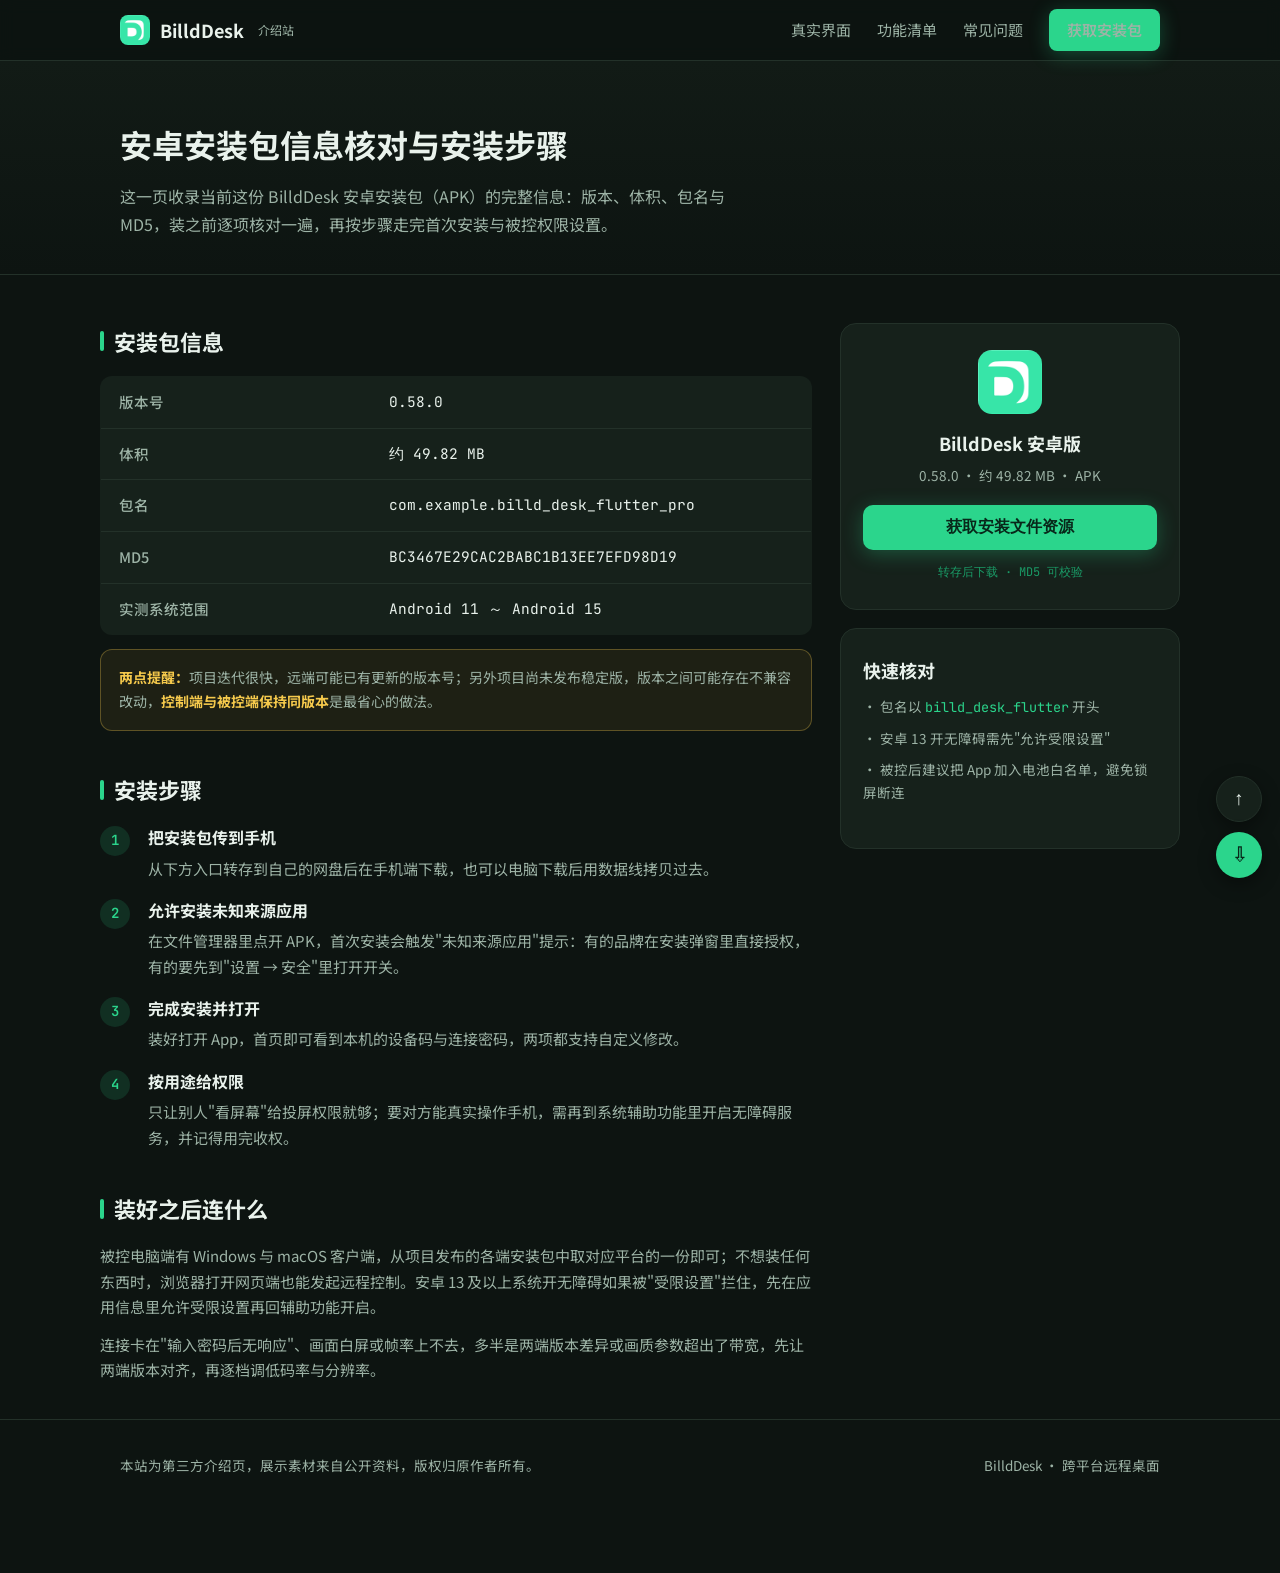
==== download.html @ 2e7ddf8b "update" ====
<!DOCTYPE html>
<html lang="zh-CN">
<head>
<meta charset="UTF-8">
<meta name="viewport" content="width=device-width, initial-scale=1.0">
<title>BilldDesk 安卓安装包（APK）信息核对与安装步骤</title>
<meta name="description" content="这份 BilldDesk 安卓安装包为 0.58.0 版本、约 49.82 MB，安装前先核对包名与 MD5，再按步骤允许未知来源并开启被控权限；网页端无需安装也能发起远程，两端保持同版本连接更稳。">
<link rel="icon" type="image/jpeg" href="assets/img/logo.jpg">
<link rel="preconnect" href="https://fonts.googleapis.com">
<link rel="preconnect" href="https://fonts.gstatic.com" crossorigin>
<link href="https://fonts.googleapis.com/css2?family=JetBrains+Mono:wght@400;600&family=Noto+Sans+SC:wght@400;500;700&display=swap" rel="stylesheet">
<link rel="stylesheet" href="assets/css/style.css">
</head>
<body>

<header class="topbar">
  <div class="wrap topbar-inner">
    <a class="brand" href="index.html">
      <img src="assets/img/logo.jpg" alt="BilldDesk 图标">
      BilldDesk<small>介绍站</small>
    </a>
    <button class="nav-toggle" aria-label="展开菜单" aria-expanded="false"><span></span><span></span><span></span></button>
    <nav class="nav-links">
      <a href="index.html#shots">真实界面</a>
      <a href="index.html#features">功能清单</a>
      <a href="index.html#faq">常见问题</a>
      <a href="download.html" class="btn btn-primary btn-sm">获取安装包</a>
    </nav>
  </div>
</header>

<main>
  <div class="page-head">
    <div class="wrap">
      <h1>安卓安装包信息核对与安装步骤</h1>
      <p>这一页收录当前这份 BilldDesk 安卓安装包（APK）的完整信息：版本、体积、包名与 MD5，装之前逐项核对一遍，再按步骤走完首次安装与被控权限设置。</p>
    </div>
  </div>

  <div class="wrap dl-layout">
    <div class="dl-main">
      <div class="dl-block">
        <h2>安装包信息</h2>
        <table class="spec">
          <tr><th>版本号</th><td>0.58.0</td></tr>
          <tr><th>体积</th><td>约 49.82 MB</td></tr>
          <tr><th>包名</th><td>com.example.billd_desk_flutter_pro</td></tr>
          <tr><th>MD5</th><td>BC3467E29CAC2BABC1B13EE7EFD98D19</td></tr>
          <tr><th>实测系统范围</th><td>Android 11 ～ Android 15</td></tr>
        </table>
        <div class="tip-box"><b>两点提醒：</b>项目迭代很快，远端可能已有更新的版本号；另外项目尚未发布稳定版，版本之间可能存在不兼容改动，<b>控制端与被控端保持同版本</b>是最省心的做法。</div>
      </div>

      <div class="dl-block">
        <h2>安装步骤</h2>
        <ol class="steps">
          <li><b>把安装包传到手机</b><p>从下方入口转存到自己的网盘后在手机端下载，也可以电脑下载后用数据线拷贝过去。</p></li>
          <li><b>允许安装未知来源应用</b><p>在文件管理器里点开 APK，首次安装会触发"未知来源应用"提示：有的品牌在安装弹窗里直接授权，有的要先到"设置 → 安全"里打开开关。</p></li>
          <li><b>完成安装并打开</b><p>装好打开 App，首页即可看到本机的设备码与连接密码，两项都支持自定义修改。</p></li>
          <li><b>按用途给权限</b><p>只让别人"看屏幕"给投屏权限就够；要对方能真实操作手机，需再到系统辅助功能里开启无障碍服务，并记得用完收权。</p></li>
        </ol>
      </div>

      <div class="dl-block">
        <h2>装好之后连什么</h2>
        <p>被控电脑端有 Windows 与 macOS 客户端，从项目发布的各端安装包中取对应平台的一份即可；不想装任何东西时，浏览器打开网页端也能发起远程控制。安卓 13 及以上系统开无障碍如果被"受限设置"拦住，先在应用信息里允许受限设置再回辅助功能开启。</p>
        <p>连接卡在"输入密码后无响应"、画面白屏或帧率上不去，多半是两端版本差异或画质参数超出了带宽，先让两端版本对齐，再逐档调低码率与分辨率。</p>
      </div>
    </div>

    <aside class="dl-side">
      <div class="panel">
        <img src="assets/img/logo.jpg" alt="BilldDesk 图标">
        <h3>BilldDesk 安卓版</h3>
        <p>0.58.0 · 约 49.82 MB · APK</p>
        <button class="btn btn-primary" data-link="download">获取安装文件资源</button>
        <div class="mono-line">转存后下载 · MD5 可校验</div>
      </div>
      <div class="panel" style="text-align:left;">
        <h3 style="margin-bottom:10px;">快速核对</h3>
        <p style="margin-bottom:8px;">· 包名以 <span style="font-family:var(--mono);color:var(--green);">billd_desk_flutter</span> 开头</p>
        <p style="margin-bottom:8px;">· 安卓 13 开无障碍需先"允许受限设置"</p>
        <p>· 被控后建议把 App 加入电池白名单，避免锁屏断连</p>
      </div>
    </aside>
  </div>
</main>

<footer>
  <div class="wrap foot-inner">
    <span>本站为第三方介绍页，展示素材来自公开资料，版权归原作者所有。</span>
    <span>BilldDesk · 跨平台远程桌面</span>
  </div>
</footer>

<div class="float-btns">
  <button class="js-to-top" aria-label="返回顶部">↑</button>
  <button class="dl" data-link="download" aria-label="获取安装文件资源">⇩</button>
</div>

<script src="assets/js/links.js"></script>
<script src="assets/js/main.js"></script>
</body>
</html>
---- assets/css/style.css ----
/* BilldDesk 站点样式 —— 深青黑 + 荧光绿，控制台气质 */
:root {
  --bg: #0d1411;
  --bg-soft: #121b16;
  --card: #16211b;
  --card-line: #233129;
  --green: #2bd58c;
  --green-dim: #1a9a66;
  --yellow: #f5c94c;
  --ink: #e9f2ec;
  --ink-dim: #9db3a6;
  --mono: "JetBrains Mono", "Cascadia Mono", Consolas, monospace;
  --sans: "Noto Sans SC", "PingFang SC", "Microsoft YaHei", sans-serif;
}
* { margin: 0; padding: 0; box-sizing: border-box; }
html { scroll-behavior: smooth; }
body {
  font-family: var(--sans);
  background: var(--bg);
  color: var(--ink);
  line-height: 1.7;
  -webkit-font-smoothing: antialiased;
}
img { max-width: 100%; display: block; }
a { color: var(--green); text-decoration: none; }
.wrap { max-width: 1080px; margin: 0 auto; padding: 0 20px; }

/* ---------- 顶栏 ---------- */
.topbar {
  position: sticky; top: 0; z-index: 50;
  background: rgba(13, 20, 17, .92);
  backdrop-filter: blur(8px);
  border-bottom: 1px solid var(--card-line);
}
.topbar-inner {
  display: flex; align-items: center; justify-content: space-between;
  height: 60px;
}
.brand { display: flex; align-items: center; gap: 10px; color: var(--ink); font-weight: 700; font-size: 18px; }
.brand img { width: 30px; height: 30px; border-radius: 8px; }
.brand small { color: var(--ink-dim); font-weight: 400; font-size: 12px; margin-left: 4px; }
.nav-links { display: flex; align-items: center; gap: 26px; }
.nav-links a { color: var(--ink-dim); font-size: 15px; transition: color .2s; }
.nav-links a:hover { color: var(--green); }
.nav-toggle {
  display: none; background: none; border: 1px solid var(--card-line);
  border-radius: 8px; padding: 8px 10px; cursor: pointer;
}
.nav-toggle span { display: block; width: 18px; height: 2px; background: var(--ink); margin: 4px 0; border-radius: 2px; }

/* ---------- 按钮 ---------- */
.btn {
  display: inline-flex; align-items: center; gap: 8px;
  padding: 12px 26px; border-radius: 10px;
  font-size: 16px; font-weight: 600; cursor: pointer; border: none;
  transition: transform .15s, box-shadow .2s;
}
.btn-primary { background: var(--green); color: #08281a; box-shadow: 0 4px 20px rgba(43, 213, 140, .3); }
.btn-primary:hover { transform: translateY(-2px); box-shadow: 0 8px 26px rgba(43, 213, 140, .4); }
.btn-ghost { background: transparent; color: var(--ink); border: 1px solid var(--card-line); }
.btn-ghost:hover { border-color: var(--green); color: var(--green); }
.btn-sm { padding: 8px 18px; font-size: 14px; border-radius: 8px; }

/* ---------- Hero ---------- */
.hero {
  position: relative; overflow: hidden;
  padding: 72px 0 64px;
  background:
    radial-gradient(ellipse 80% 60% at 70% 0%, rgba(43, 213, 140, .08), transparent),
    linear-gradient(180deg, var(--bg) 0%, var(--bg-soft) 100%);
}
.hero::before {
  content: ""; position: absolute; inset: 0;
  background-image:
    linear-gradient(rgba(43, 213, 140, .04) 1px, transparent 1px),
    linear-gradient(90deg, rgba(43, 213, 140, .04) 1px, transparent 1px);
  background-size: 44px 44px;
  pointer-events: none;
}
.hero-inner { position: relative; display: grid; grid-template-columns: 1.15fr .85fr; gap: 48px; align-items: center; }
.kicker {
  display: inline-flex; align-items: center; gap: 8px;
  font-family: var(--mono); font-size: 13px; color: var(--green);
  border: 1px solid rgba(43, 213, 140, .35); border-radius: 999px;
  padding: 5px 14px; margin-bottom: 22px;
}
.kicker i { width: 7px; height: 7px; border-radius: 50%; background: var(--green); animation: pulse 1.8s infinite; }
@keyframes pulse { 0%,100% { opacity: 1; } 50% { opacity: .3; } }
.hero h1 { font-size: 40px; line-height: 1.28; letter-spacing: .5px; }
.hero h1 em { font-style: normal; color: var(--green); }
.hero p.lead { margin: 18px 0 30px; color: var(--ink-dim); font-size: 17px; max-width: 520px; }
.hero-cta { display: flex; gap: 14px; flex-wrap: wrap; }
.hero-meta { display: flex; gap: 28px; margin-top: 36px; flex-wrap: wrap; }
.hero-meta .m b { display: block; font-size: 22px; font-family: var(--mono); color: var(--ink); }
.hero-meta .m span { font-size: 13px; color: var(--ink-dim); }

/* 连接卡（装饰） */
.connect-card {
  background: var(--card); border: 1px solid var(--card-line); border-radius: 16px;
  padding: 22px; font-family: var(--mono); font-size: 14px;
  box-shadow: 0 20px 50px rgba(0, 0, 0, .45);
}
.connect-card .bar { display: flex; gap: 6px; margin-bottom: 16px; }
.connect-card .bar i { width: 10px; height: 10px; border-radius: 50%; background: #2c3a31; }
.connect-card .bar i:first-child { background: var(--green-dim); }
.connect-card .row { display: flex; justify-content: space-between; padding: 10px 12px; border-radius: 8px; background: rgba(43, 213, 140, .06); margin-bottom: 10px; }
.connect-card .row span { color: var(--ink-dim); }
.connect-card .row b { color: var(--green); font-weight: 600; letter-spacing: 2px; }
.connect-card .log { color: var(--ink-dim); font-size: 12.5px; line-height: 2; }
.connect-card .log em { font-style: normal; color: var(--yellow); }
.connect-card .ok { color: var(--green); }

/* ---------- 区块通用 ---------- */
section { padding: 72px 0; }
.sec-head { text-align: center; max-width: 640px; margin: 0 auto 44px; }
.sec-head h2 { font-size: 30px; margin-bottom: 12px; }
.sec-head p { color: var(--ink-dim); font-size: 16px; }

/* 截图区 */
.shots { background: var(--bg-soft); border-block: 1px solid var(--card-line); }
.shot-row { display: grid; grid-template-columns: repeat(3, 1fr); gap: 28px; justify-items: center; }
.phone {
  background: #0a0f0c; border: 1px solid var(--card-line); border-radius: 22px;
  padding: 10px; width: 100%; max-width: 250px;
  box-shadow: 0 16px 40px rgba(0, 0, 0, .4);
  transition: transform .25s;
}
.phone:hover { transform: translateY(-6px); }
.phone img { border-radius: 14px; width: 100%; }
.phone figcaption { text-align: center; font-size: 13.5px; color: var(--ink-dim); padding: 10px 4px 4px; }
.shot-wide { display: grid; grid-template-columns: 1.2fr 1fr; gap: 28px; margin-top: 30px; align-items: stretch; }
.shot-wide figure {
  background: var(--card); border: 1px solid var(--card-line); border-radius: 16px; overflow: hidden;
}
.shot-wide img { width: 100%; height: 100%; object-fit: cover; }
.shot-wide figcaption { padding: 12px 16px; font-size: 13.5px; color: var(--ink-dim); border-top: 1px solid var(--card-line); }

/* 功能网格 */
.grid { display: grid; grid-template-columns: repeat(4, 1fr); gap: 18px; }
.feat {
  background: var(--card); border: 1px solid var(--card-line); border-radius: 14px;
  padding: 24px 20px; transition: border-color .2s, transform .2s;
}
.feat:hover { border-color: rgba(43, 213, 140, .5); transform: translateY(-4px); }
.feat .ic { width: 40px; height: 40px; border-radius: 10px; background: rgba(43, 213, 140, .12); display: grid; place-items: center; margin-bottom: 14px; }
.feat .ic svg { width: 22px; height: 22px; stroke: var(--green); fill: none; stroke-width: 1.8; stroke-linecap: round; stroke-linejoin: round; }
.feat h3 { font-size: 16.5px; margin-bottom: 8px; }
.feat p { font-size: 13.8px; color: var(--ink-dim); line-height: 1.65; }

/* 连接矩阵 */
.matrix { display: grid; grid-template-columns: repeat(2, 1fr); gap: 18px; }
.pair {
  display: flex; align-items: center; justify-content: center; gap: 16px;
  background: var(--card); border: 1px solid var(--card-line); border-radius: 14px; padding: 26px 18px;
}
.pair .dev { text-align: center; font-size: 13px; color: var(--ink-dim); }
.pair .dev .box {
  width: 56px; height: 56px; border-radius: 12px; margin: 0 auto 8px;
  border: 1.5px solid var(--green-dim); display: grid; place-items: center;
}
.pair .dev .box svg { width: 26px; height: 26px; stroke: var(--green); fill: none; stroke-width: 1.7; }
.pair .link-line { flex: 0 0 60px; height: 2px; background: repeating-linear-gradient(90deg, var(--green) 0 6px, transparent 6px 12px); position: relative; }
.pair .link-line::after {
  content: "WebRTC"; position: absolute; top: -22px; left: 50%; transform: translateX(-50%);
  font-family: var(--mono); font-size: 10.5px; color: var(--green-dim); white-space: nowrap;
}
.pair b { display: block; font-size: 15.5px; color: var(--ink); margin-top: 2px; }

/* 版本卡 */
.ver { background: var(--bg-soft); border-block: 1px solid var(--card-line); }
.ver-card {
  display: grid; grid-template-columns: repeat(4, 1fr); gap: 1px;
  background: var(--card-line); border: 1px solid var(--card-line); border-radius: 16px; overflow: hidden;
}
.ver-card .cell { background: var(--card); padding: 22px 20px; }
.ver-card .cell b { display: block; font-family: var(--mono); font-size: 19px; color: var(--green); margin-bottom: 4px; word-break: break-all; }
.ver-card .cell span { font-size: 13px; color: var(--ink-dim); }
.ver-note { margin-top: 18px; text-align: center; color: var(--ink-dim); font-size: 14px; }
.ver-note em { font-style: normal; color: var(--yellow); }

/* FAQ */
.faq { max-width: 720px; margin: 0 auto; }
.faq details { background: var(--card); border: 1px solid var(--card-line); border-radius: 12px; margin-bottom: 12px; overflow: hidden; }
.faq summary { cursor: pointer; padding: 17px 20px; font-weight: 600; font-size: 15.5px; list-style: none; position: relative; padding-right: 44px; }
.faq summary::-webkit-details-marker { display: none; }
.faq summary::after { content: "+"; position: absolute; right: 20px; top: 50%; transform: translateY(-50%); color: var(--green); font-size: 20px; font-family: var(--mono); transition: transform .2s; }
.faq details[open] summary::after { transform: translateY(-50%) rotate(45deg); }
.faq .a { padding: 0 20px 18px; color: var(--ink-dim); font-size: 14.5px; }

/* CTA 条 */
.cta-band { text-align: center; padding: 56px 20px; background: linear-gradient(135deg, rgba(43, 213, 140, .1), rgba(43, 213, 140, .03)); border: 1px solid rgba(43, 213, 140, .3); border-radius: 20px; }
.cta-band h2 { font-size: 26px; margin-bottom: 10px; }
.cta-band p { color: var(--ink-dim); margin-bottom: 26px; }

/* 页脚 */
footer { border-top: 1px solid var(--card-line); padding: 34px 0 96px; color: var(--ink-dim); font-size: 13.5px; }
.foot-inner { display: flex; justify-content: space-between; align-items: center; gap: 14px; flex-wrap: wrap; }

/* 浮动按钮 */
.float-btns { position: fixed; right: 18px; bottom: 22px; z-index: 90; display: flex; flex-direction: column; gap: 10px; }
.float-btns button {
  width: 46px; height: 46px; border-radius: 50%; border: 1px solid var(--card-line);
  background: var(--card); color: var(--ink); font-size: 19px; cursor: pointer;
  box-shadow: 0 6px 18px rgba(0, 0, 0, .4);
  opacity: 0; pointer-events: none; transition: opacity .25s, background .2s;
}
.float-btns button.show { opacity: 1; pointer-events: auto; }
.float-btns button:hover { background: var(--green); color: #08281a; }
.float-btns .dl { opacity: 1; pointer-events: auto; background: var(--green); color: #08281a; border-color: transparent; font-size: 21px; }
.float-btns .dl:hover { background: #3ee69c; }

/* ---------- 下载页 ---------- */
.page-head { padding: 56px 0 36px; background: linear-gradient(180deg, var(--bg-soft), var(--bg)); border-bottom: 1px solid var(--card-line); }
.page-head h1 { font-size: 32px; margin-bottom: 12px; }
.page-head p { color: var(--ink-dim); max-width: 640px; }
.dl-layout { display: grid; grid-template-columns: 1fr 340px; gap: 28px; align-items: start; padding: 48px 0 24px; }
.dl-main { display: flex; flex-direction: column; gap: 40px; }
.dl-block h2 { font-size: 22px; margin-bottom: 16px; display: flex; align-items: center; gap: 10px; }
.dl-block h2::before { content: ""; width: 4px; height: 20px; border-radius: 2px; background: var(--green); }
.dl-block p { color: var(--ink-dim); font-size: 15px; margin-bottom: 12px; }
table.spec { width: 100%; border-collapse: collapse; background: var(--card); border: 1px solid var(--card-line); border-radius: 12px; overflow: hidden; }
table.spec th, table.spec td { text-align: left; padding: 13px 18px; border-bottom: 1px solid var(--card-line); font-size: 14.5px; }
table.spec tr:last-child td { border-bottom: none; }
table.spec th { color: var(--ink-dim); font-weight: 500; width: 38%; }
table.spec td { font-family: var(--mono); color: var(--ink); word-break: break-all; }
ol.steps { list-style: none; counter-reset: s; display: flex; flex-direction: column; gap: 16px; }
ol.steps li { counter-increment: s; position: relative; padding-left: 48px; }
ol.steps li::before {
  content: counter(s); position: absolute; left: 0; top: 2px;
  width: 30px; height: 30px; border-radius: 50%; background: rgba(43, 213, 140, .14);
  color: var(--green); font-family: var(--mono); font-weight: 600;
  display: grid; place-items: center; font-size: 14px;
}
ol.steps li b { display: block; margin-bottom: 4px; }
ol.steps li p { margin: 0; }
.tip-box { background: rgba(245, 201, 76, .07); border: 1px solid rgba(245, 201, 76, .3); border-radius: 12px; padding: 16px 18px; font-size: 14px; color: var(--ink-dim); margin-top: 14px; }
.tip-box b { color: var(--yellow); }
.dl-side { position: sticky; top: 84px; display: flex; flex-direction: column; gap: 18px; }
.dl-side .panel { background: var(--card); border: 1px solid var(--card-line); border-radius: 16px; padding: 26px 22px; text-align: center; }
.dl-side .panel img { width: 64px; height: 64px; border-radius: 14px; margin: 0 auto 14px; }
.dl-side .panel h3 { font-size: 18px; margin-bottom: 6px; }
.dl-side .panel p { font-size: 13.5px; color: var(--ink-dim); margin-bottom: 18px; }
.dl-side .panel .btn { width: 100%; justify-content: center; }
.dl-side .panel .mono-line { font-family: var(--mono); font-size: 12px; color: var(--green-dim); margin-top: 12px; }

/* ---------- 响应式 ---------- */
@media (max-width: 900px) {
  .hero-inner { grid-template-columns: 1fr; }
  .connect-card { max-width: 440px; }
  .grid { grid-template-columns: repeat(2, 1fr); }
  .ver-card { grid-template-columns: repeat(2, 1fr); }
  .shot-wide { grid-template-columns: 1fr; }
  .dl-layout { grid-template-columns: 1fr; }
  .dl-side { position: static; order: -1; }
  .hero h1 { font-size: 31px; }
}
@media (max-width: 640px) {
  /* 移动端导航：点击展开 */
  .nav-toggle { display: block; }
  .nav-links {
    display: none; position: absolute; top: 60px; left: 0; right: 0;
    flex-direction: column; align-items: stretch; gap: 0;
    background: var(--bg-soft); border-bottom: 1px solid var(--card-line);
    padding: 8px 20px 14px;
  }
  .nav-links.open { display: flex; }
  .nav-links a { padding: 12px 4px; border-bottom: 1px solid var(--card-line); font-size: 15px; }
  .nav-links a:last-child { border-bottom: none; margin-top: 6px; text-align: center; }
  section { padding: 52px 0; }
  .shot-row { grid-template-columns: 1fr; }
  .phone { max-width: 260px; }
  .matrix { grid-template-columns: 1fr; }
  .ver-card { grid-template-columns: 1fr; }
  .grid { grid-template-columns: 1fr; }
  .hero { padding: 48px 0 48px; }
  .hero-meta { gap: 18px; }
  .pair { padding: 20px 14px; }
}
@media (prefers-reduced-motion: reduce) {
  html { scroll-behavior: auto; }
  *, *::before, *::after { animation: none !important; transition: none !important; }
}
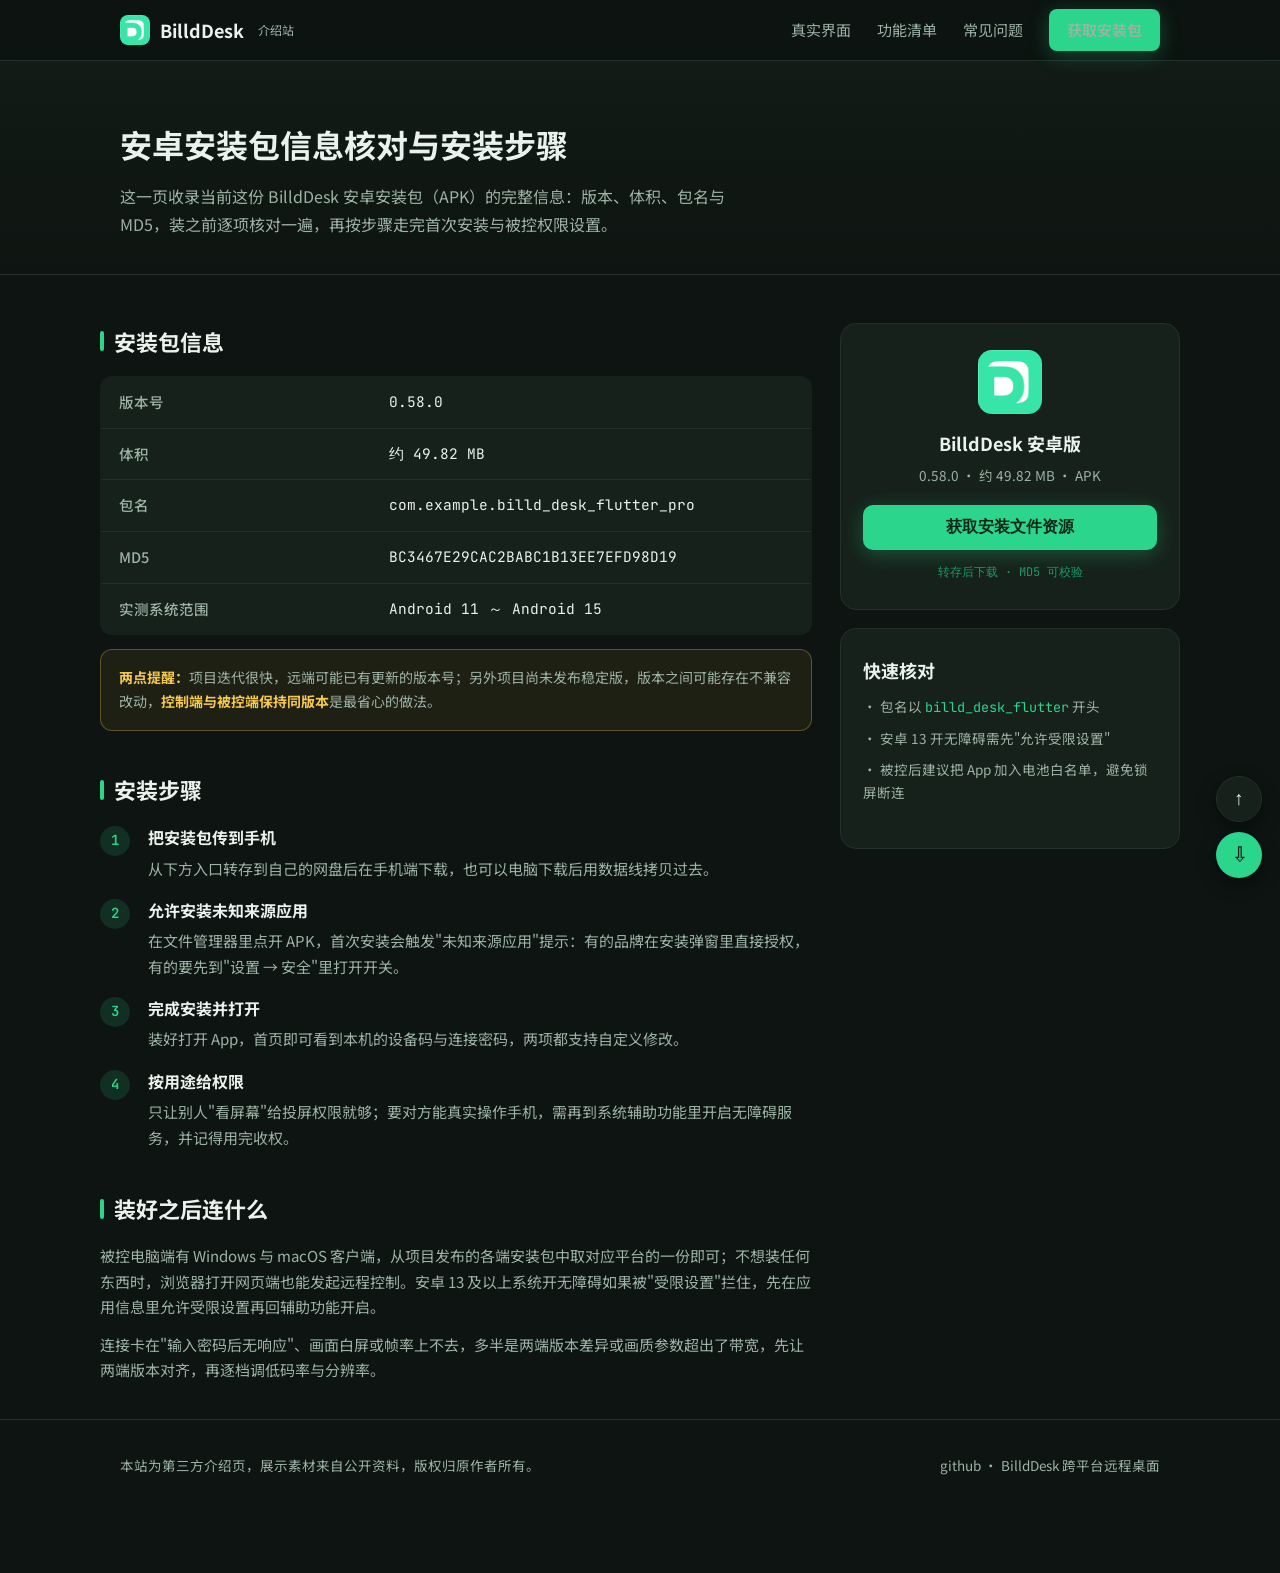
==== commit 84ebb9a7: "update" ====
--- a/download.html
+++ b/download.html
@@ -89,7 +89,7 @@
 <footer>
   <div class="wrap foot-inner">
     <span>本站为第三方介绍页，展示素材来自公开资料，版权归原作者所有。</span>
-    <span>BilldDesk · 跨平台远程桌面</span>
+    <span><a href="https://github.com/alipymanbu/billddesk.gltd.quest" style="color:inherit;">github</a> · BilldDesk 跨平台远程桌面</span>
   </div>
 </footer>
 
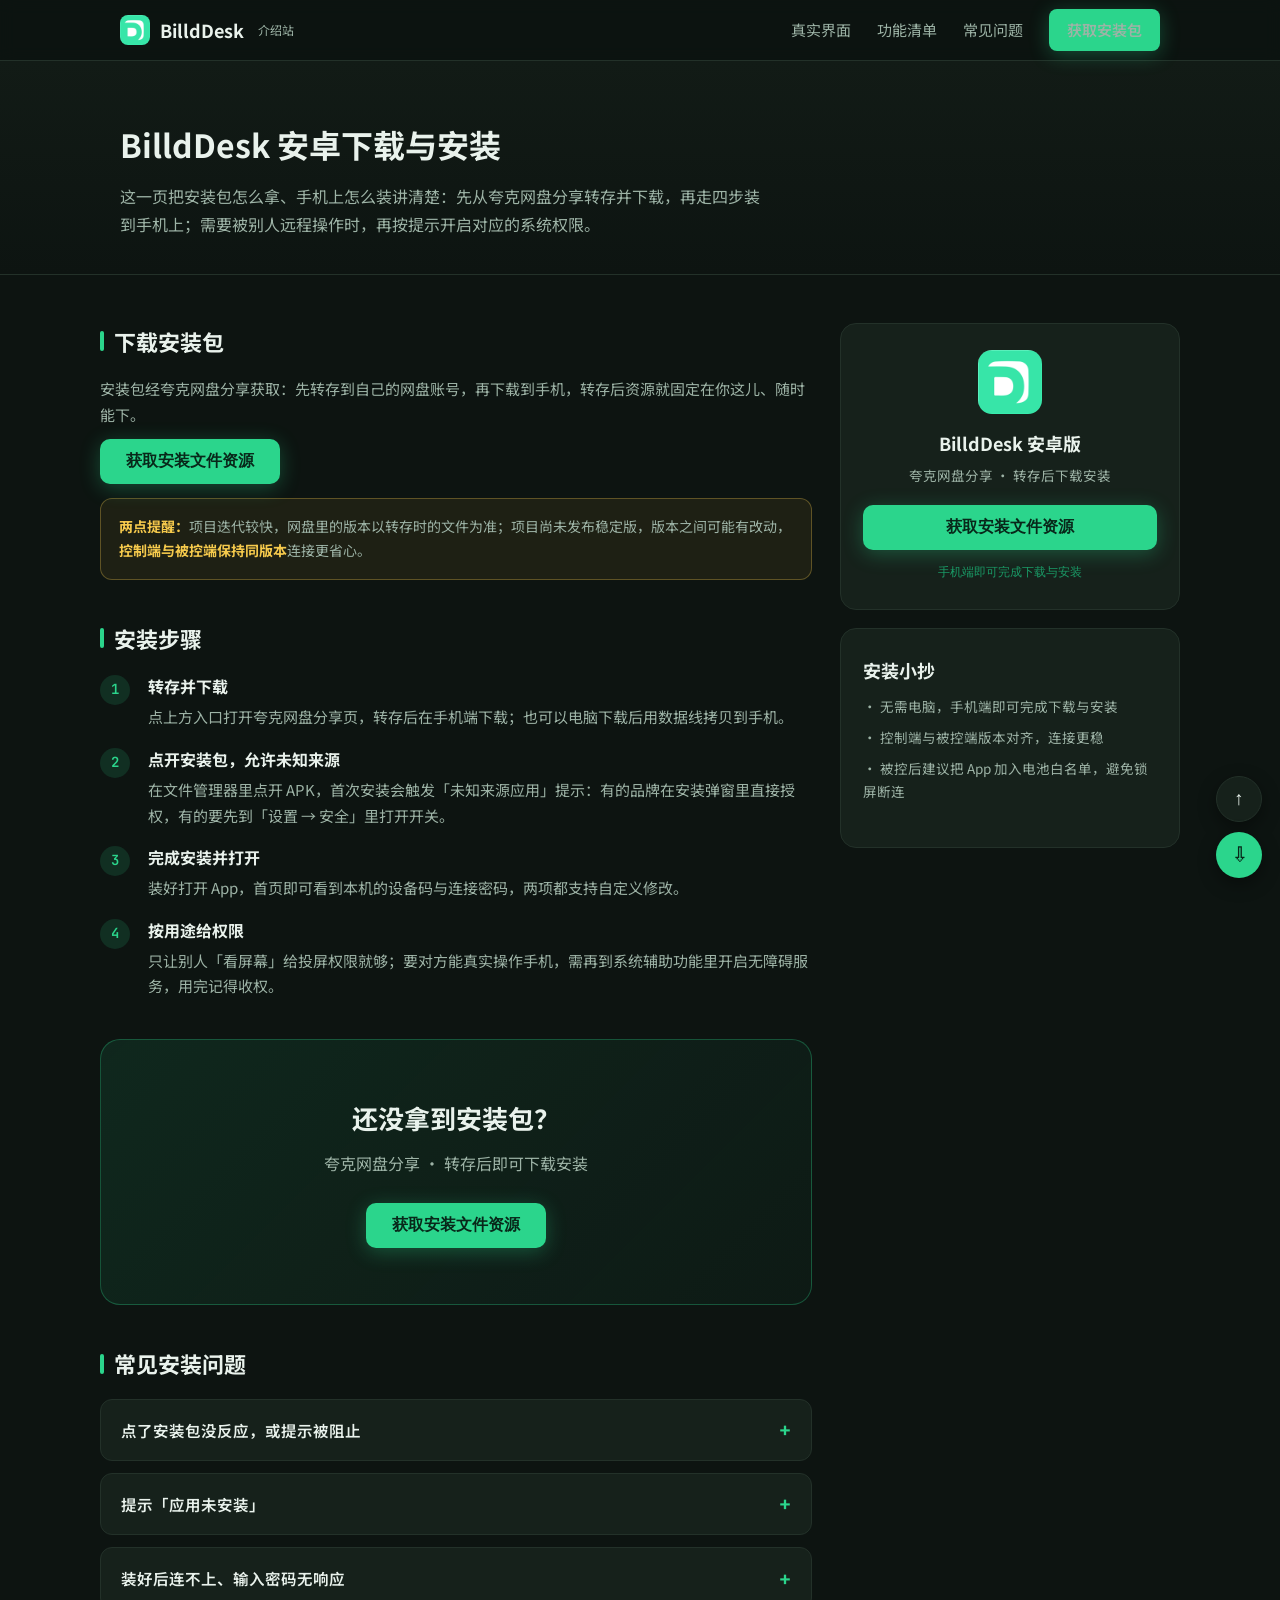
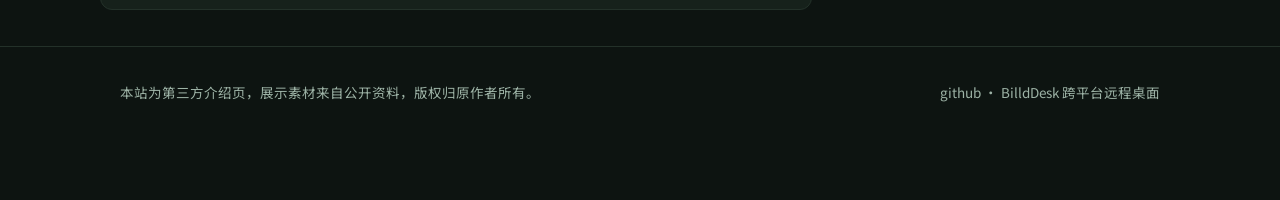
==== commit 8ef1f902: "update" ====
--- a/download.html
+++ b/download.html
@@ -3,8 +3,8 @@
 <head>
 <meta charset="UTF-8">
 <meta name="viewport" content="width=device-width, initial-scale=1.0">
-<title>BilldDesk 安卓安装包（APK）信息核对与安装步骤</title>
-<meta name="description" content="这份 BilldDesk 安卓安装包为 0.58.0 版本、约 49.82 MB，安装前先核对包名与 MD5，再按步骤允许未知来源并开启被控权限；网页端无需安装也能发起远程，两端保持同版本连接更稳。">
+<title>BilldDesk 安卓下载与安装：从网盘转存到开启被控</title>
+<meta name="description" content="BilldDesk 安卓版下载与安装指引：先给夸克网盘的转存与下载入口，再走四步装到手机上——转存下载、点开安装包、允许未知来源、完成并打开；需要被别人远程操作时，再按提示开启无障碍权限，附装不上时的处理办法。">
 <link rel="icon" type="image/jpeg" href="assets/img/logo.jpg">
 <link rel="preconnect" href="https://fonts.googleapis.com">
 <link rel="preconnect" href="https://fonts.gstatic.com" crossorigin>
@@ -32,39 +32,56 @@
 <main>
   <div class="page-head">
     <div class="wrap">
-      <h1>安卓安装包信息核对与安装步骤</h1>
-      <p>这一页收录当前这份 BilldDesk 安卓安装包（APK）的完整信息：版本、体积、包名与 MD5，装之前逐项核对一遍，再按步骤走完首次安装与被控权限设置。</p>
+      <h1>BilldDesk 安卓下载与安装</h1>
+      <p>这一页把安装包怎么拿、手机上怎么装讲清楚：先从夸克网盘分享转存并下载，再走四步装到手机上；需要被别人远程操作时，再按提示开启对应的系统权限。</p>
     </div>
   </div>
 
   <div class="wrap dl-layout">
     <div class="dl-main">
+      <!-- 首屏：下载入口 -->
       <div class="dl-block">
-        <h2>安装包信息</h2>
-        <table class="spec">
-          <tr><th>版本号</th><td>0.58.0</td></tr>
-          <tr><th>体积</th><td>约 49.82 MB</td></tr>
-          <tr><th>包名</th><td>com.example.billd_desk_flutter_pro</td></tr>
-          <tr><th>MD5</th><td>BC3467E29CAC2BABC1B13EE7EFD98D19</td></tr>
-          <tr><th>实测系统范围</th><td>Android 11 ～ Android 15</td></tr>
-        </table>
-        <div class="tip-box"><b>两点提醒：</b>项目迭代很快，远端可能已有更新的版本号；另外项目尚未发布稳定版，版本之间可能存在不兼容改动，<b>控制端与被控端保持同版本</b>是最省心的做法。</div>
+        <h2>下载安装包</h2>
+        <p>安装包经夸克网盘分享获取：先转存到自己的网盘账号，再下载到手机，转存后资源就固定在你这儿、随时能下。</p>
+        <p><button class="btn btn-primary" data-link="download">获取安装文件资源</button></p>
+        <div class="tip-box"><b>两点提醒：</b>项目迭代较快，网盘里的版本以转存时的文件为准；项目尚未发布稳定版，版本之间可能有改动，<b>控制端与被控端保持同版本</b>连接更省心。</div>
       </div>
 
+      <!-- 安装步骤 -->
       <div class="dl-block">
         <h2>安装步骤</h2>
         <ol class="steps">
-          <li><b>把安装包传到手机</b><p>从下方入口转存到自己的网盘后在手机端下载，也可以电脑下载后用数据线拷贝过去。</p></li>
-          <li><b>允许安装未知来源应用</b><p>在文件管理器里点开 APK，首次安装会触发"未知来源应用"提示：有的品牌在安装弹窗里直接授权，有的要先到"设置 → 安全"里打开开关。</p></li>
+          <li><b>转存并下载</b><p>点上方入口打开夸克网盘分享页，转存后在手机端下载；也可以电脑下载后用数据线拷贝到手机。</p></li>
+          <li><b>点开安装包，允许未知来源</b><p>在文件管理器里点开 APK，首次安装会触发「未知来源应用」提示：有的品牌在安装弹窗里直接授权，有的要先到「设置 → 安全」里打开开关。</p></li>
           <li><b>完成安装并打开</b><p>装好打开 App，首页即可看到本机的设备码与连接密码，两项都支持自定义修改。</p></li>
-          <li><b>按用途给权限</b><p>只让别人"看屏幕"给投屏权限就够；要对方能真实操作手机，需再到系统辅助功能里开启无障碍服务，并记得用完收权。</p></li>
+          <li><b>按用途给权限</b><p>只让别人「看屏幕」给投屏权限就够；要对方能真实操作手机，需再到系统辅助功能里开启无障碍服务，用完记得收权。</p></li>
         </ol>
       </div>
 
+      <!-- 下载入口复现 -->
+      <div class="cta-band">
+        <h2>还没拿到安装包？</h2>
+        <p>夸克网盘分享 · 转存后即可下载安装</p>
+        <button class="btn btn-primary" data-link="download">获取安装文件资源</button>
+      </div>
+
+      <!-- 常见安装问题 -->
       <div class="dl-block">
-        <h2>装好之后连什么</h2>
-        <p>被控电脑端有 Windows 与 macOS 客户端，从项目发布的各端安装包中取对应平台的一份即可；不想装任何东西时，浏览器打开网页端也能发起远程控制。安卓 13 及以上系统开无障碍如果被"受限设置"拦住，先在应用信息里允许受限设置再回辅助功能开启。</p>
-        <p>连接卡在"输入密码后无响应"、画面白屏或帧率上不去，多半是两端版本差异或画质参数超出了带宽，先让两端版本对齐，再逐档调低码率与分辨率。</p>
+        <h2>常见安装问题</h2>
+        <div class="faq">
+          <details>
+            <summary>点了安装包没反应，或提示被阻止</summary>
+            <p>通常是没给「安装未知应用」权限。按安装步骤第 2 步，在「设置 → 安全」里给下载用的那个应用授权一次，再回到安装包重试。安卓 13 及以上开无障碍若被「受限设置」拦住，先在应用信息里允许受限设置再回辅助功能开启。</p>
+          </details>
+          <details>
+            <summary>提示「应用未安装」</summary>
+            <p>手机里已有签名不同的同名旧版时会这样，先卸载旧的再装；也可能是存储空间不足，清理后重试。</p>
+          </details>
+          <details>
+            <summary>装好后连不上、输入密码无响应</summary>
+            <p>多半是两端版本不一致：先让控制端与被控端版本对齐，再逐档调低码率与分辨率。想省事就用浏览器打开网页端发起远程，无需在本机装任何东西。</p>
+          </details>
+        </div>
       </div>
     </div>
 
@@ -72,14 +89,14 @@
       <div class="panel">
         <img src="assets/img/logo.jpg" alt="BilldDesk 图标">
         <h3>BilldDesk 安卓版</h3>
-        <p>0.58.0 · 约 49.82 MB · APK</p>
+        <p>夸克网盘分享 · 转存后下载安装</p>
         <button class="btn btn-primary" data-link="download">获取安装文件资源</button>
-        <div class="mono-line">转存后下载 · MD5 可校验</div>
+        <div class="mono-line">手机端即可完成下载与安装</div>
       </div>
       <div class="panel" style="text-align:left;">
-        <h3 style="margin-bottom:10px;">快速核对</h3>
-        <p style="margin-bottom:8px;">· 包名以 <span style="font-family:var(--mono);color:var(--green);">billd_desk_flutter</span> 开头</p>
-        <p style="margin-bottom:8px;">· 安卓 13 开无障碍需先"允许受限设置"</p>
+        <h3 style="margin-bottom:10px;">安装小抄</h3>
+        <p style="margin-bottom:8px;">· 无需电脑，手机端即可完成下载与安装</p>
+        <p style="margin-bottom:8px;">· 控制端与被控端版本对齐，连接更稳</p>
         <p>· 被控后建议把 App 加入电池白名单，避免锁屏断连</p>
       </div>
     </aside>
@@ -101,4 +118,4 @@
 <script src="assets/js/links.js"></script>
 <script src="assets/js/main.js"></script>
 </body>
-</html>
+</html>
